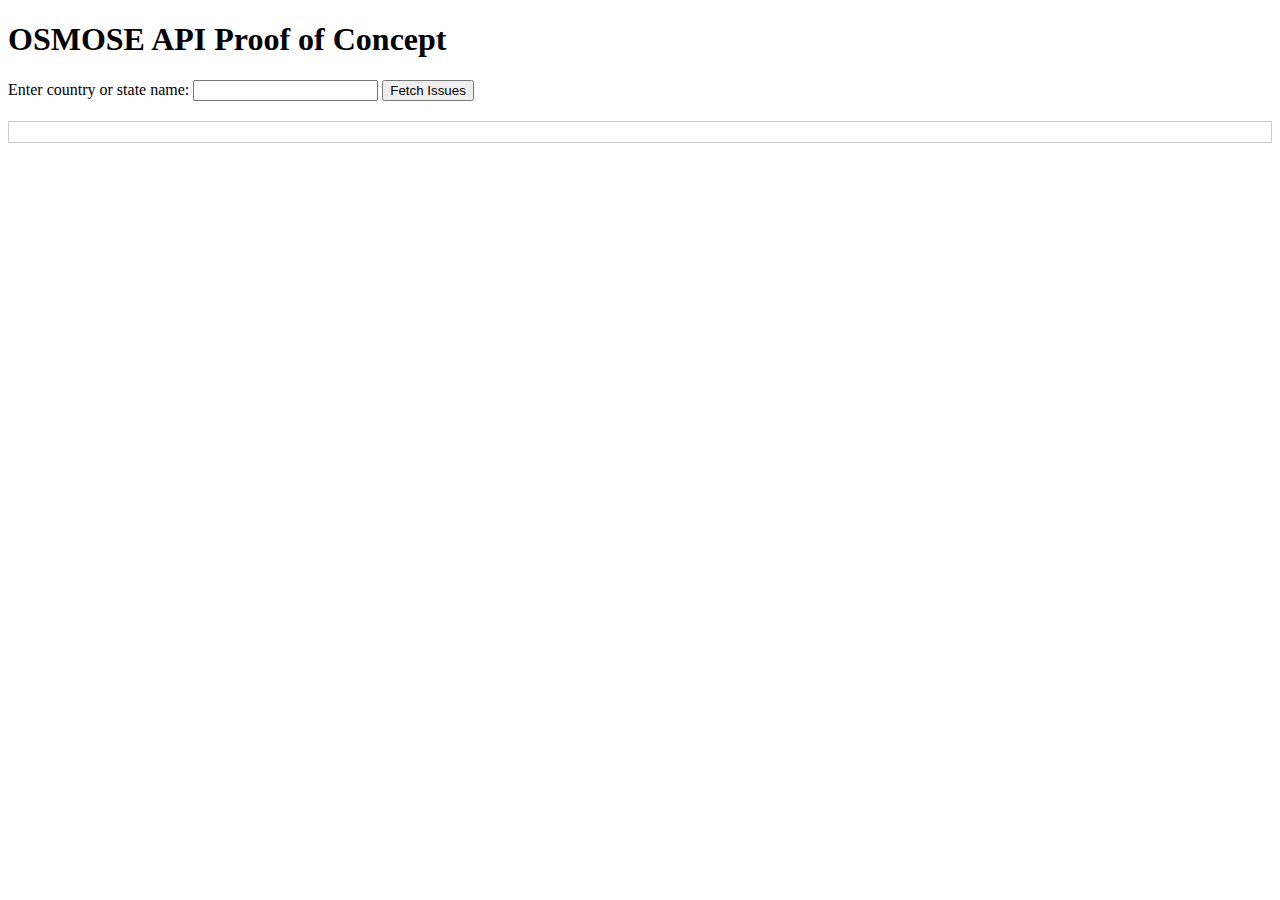
==== osmose_country_script.html @ 270eb41b "first commit" ====
<!DOCTYPE html>
<html>
  <head>
    <meta charset="UTF-8">
    <title>OSMOSE API Proof of Concept</title>
  </head>
  <body>
    <h1>OSMOSE API Proof of Concept</h1>
    <form id="osmoseForm">
      <label for="country">Enter country or state name:</label>
      <input type="text" id="country" name="country" required>
      <button type="submit">Fetch Issues</button>
    </form>
    <pre id="results" style="white-space: pre-wrap; border:1px solid #ccc; padding:10px; margin-top:20px;"></pre>
    
    <script>
      document.getElementById('osmoseForm').addEventListener('submit', function(e) {
        e.preventDefault();
        const country = document.getElementById('country').value.trim();
        if (!country) {
          alert('Please enter a country or state name.');
          return;
        }
        
        // Construct the API URL.
        const apiUrl = `https://osmose.openstreetmap.fr/api/0.3/issues.json?country=${encodeURIComponent(country)}&item=7040&class=2&limit=500`;
        
        // Make the API request using fetch.
        fetch(apiUrl)
          .then(response => {
            if (!response.ok) {
              throw new Error('Network response was not ok: ' + response.statusText);
            }
            return response.json();
          })
          .then(data => {
            // For this proof of concept, we simply display the raw JSON response.
            document.getElementById('results').textContent = JSON.stringify(data, null, 2);
          })
          .catch(error => {
            console.error('Fetch error:', error);
            document.getElementById('results').textContent = 'Error fetching data: ' + error;
          });
      });
    </script>
  </body>
</html>
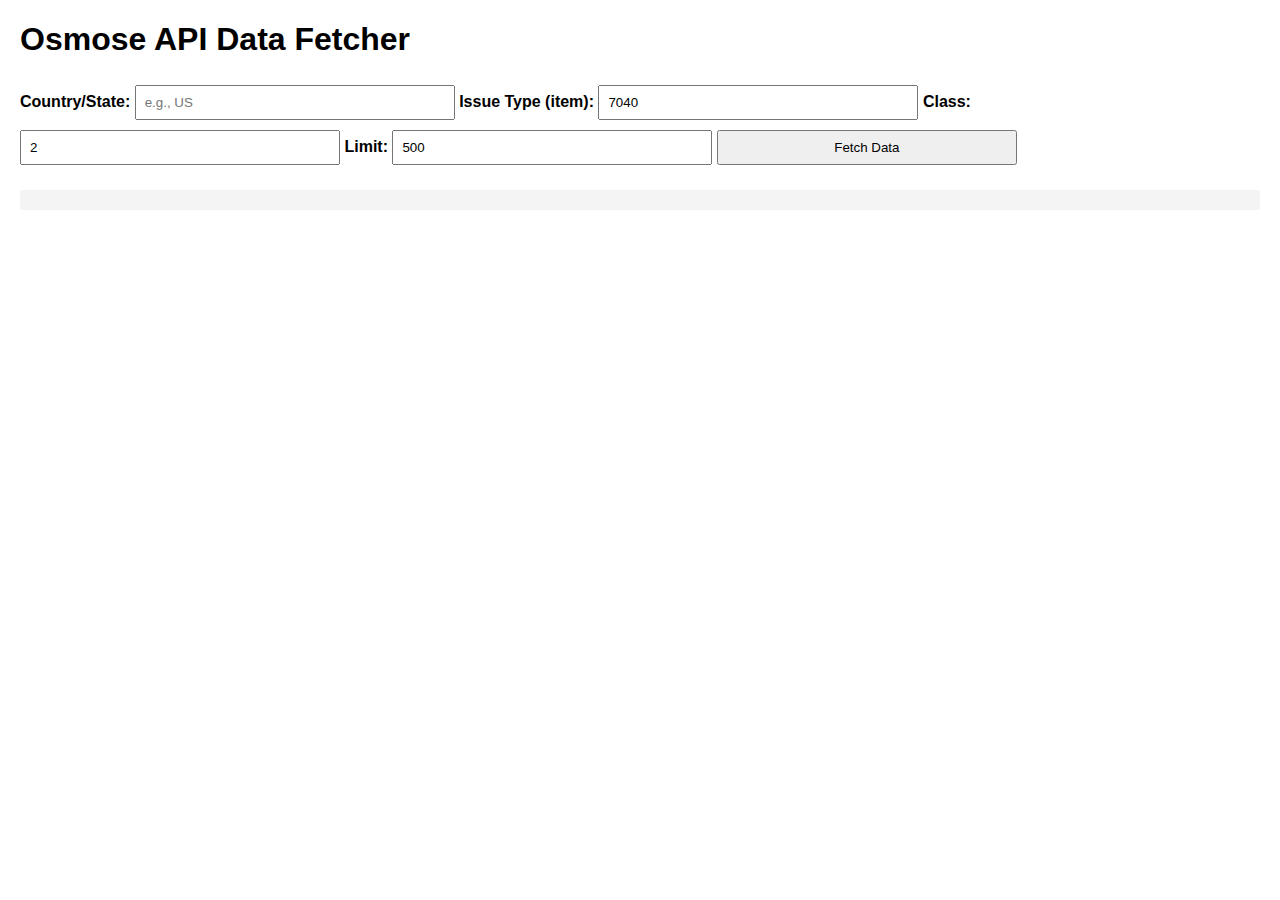
==== commit 2b45efaf: "beefed up front end" ====
--- a/osmose_country_script.html
+++ b/osmose_country_script.html
@@ -1,47 +1,124 @@
 <!DOCTYPE html>
-<html>
-  <head>
-    <meta charset="UTF-8">
-    <title>OSMOSE API Proof of Concept</title>
-  </head>
-  <body>
-    <h1>OSMOSE API Proof of Concept</h1>
-    <form id="osmoseForm">
-      <label for="country">Enter country or state name:</label>
-      <input type="text" id="country" name="country" required>
-      <button type="submit">Fetch Issues</button>
-    </form>
-    <pre id="results" style="white-space: pre-wrap; border:1px solid #ccc; padding:10px; margin-top:20px;"></pre>
+<html lang="en">
+<head>
+  <meta charset="UTF-8">
+  <title>Osmose API Data Fetcher</title>
+  <style>
+    body { font-family: Arial, sans-serif; margin: 20px; }
+    form { margin-bottom: 20px; }
+    input, button { padding: 8px; margin: 5px 0; width: 100%; max-width: 300px; }
+    label { font-weight: bold; }
+    .error { color: red; }
+    pre { background: #f4f4f4; padding: 10px; overflow: auto; }
+  </style>
+</head>
+<body>
+  <h1>Osmose API Data Fetcher</h1>
+  <form id="osmoseForm">
+    <label for="country">Country/State:</label>
+    <input type="text" id="country" name="country" required placeholder="e.g., US">
     
-    <script>
-      document.getElementById('osmoseForm').addEventListener('submit', function(e) {
-        e.preventDefault();
-        const country = document.getElementById('country').value.trim();
-        if (!country) {
-          alert('Please enter a country or state name.');
-          return;
-        }
-        
-        // Construct the API URL.
-        const apiUrl = `https://osmose.openstreetmap.fr/api/0.3/issues.json?country=${encodeURIComponent(country)}&item=7040&class=2&limit=500`;
-        
-        // Make the API request using fetch.
-        fetch(apiUrl)
-          .then(response => {
-            if (!response.ok) {
-              throw new Error('Network response was not ok: ' + response.statusText);
-            }
-            return response.json();
-          })
-          .then(data => {
-            // For this proof of concept, we simply display the raw JSON response.
-            document.getElementById('results').textContent = JSON.stringify(data, null, 2);
-          })
-          .catch(error => {
-            console.error('Fetch error:', error);
-            document.getElementById('results').textContent = 'Error fetching data: ' + error;
-          });
-      });
-    </script>
-  </body>
+    <label for="item">Issue Type (item):</label>
+    <input type="number" id="item" name="item" value="7040" required>
+    
+    <label for="class">Class:</label>
+    <input type="number" id="class" name="class" value="2" required>
+    
+    <label for="limit">Limit:</label>
+    <input type="number" id="limit" name="limit" value="500" required>
+    
+    <button type="submit">Fetch Data</button>
+  </form>
+  
+  <div id="message"></div>
+  <pre id="output"></pre>
+  <button id="downloadBtn" style="display:none;">Download GeoJSON</button>
+  
+  <script>
+    document.getElementById('osmoseForm').addEventListener('submit', function(e) {
+      e.preventDefault();
+      // Clear previous messages and output
+      document.getElementById('message').textContent = '';
+      document.getElementById('output').textContent = '';
+      document.getElementById('downloadBtn').style.display = 'none';
+      
+      // Retrieve form data
+      const country = document.getElementById('country').value.trim();
+      const item = document.getElementById('item').value;
+      const cls = document.getElementById('class').value;
+      const limit = document.getElementById('limit').value;
+      
+      if (!country || !item || !cls || !limit) {
+        document.getElementById('message').textContent = 'All fields are required.';
+        return;
+      }
+      
+      // Construct the API URL
+      const apiUrl = `https://osmose.openstreetmap.fr/api/0.3/issues.json?country=${encodeURIComponent(country)}&item=${encodeURIComponent(item)}&class=${encodeURIComponent(cls)}&limit=${encodeURIComponent(limit)}`;
+      
+      // Fetch data from the API
+      fetch(apiUrl)
+        .then(response => {
+          if (!response.ok) {
+            throw new Error('Network response was not ok: ' + response.statusText);
+          }
+          return response.json();
+        })
+        .then(data => {
+          // Process data similar to the Python script
+          const issues = [];
+          if (data && data.issues) {
+            data.issues.forEach(issue => {
+              const lat = issue.lat;
+              const lon = issue.lon;
+              if (lat !== undefined && lon !== undefined) {
+                issues.push({
+                  type: "Feature",
+                  properties: {
+                    id: issue.id,
+                    item: issue.item || "Unknown"
+                  },
+                  geometry: {
+                    type: "Point",
+                    coordinates: [lon, lat]
+                  }
+                });
+              }
+            });
+          }
+          
+          // Build the GeoJSON object
+          const geojson = {
+            type: "FeatureCollection",
+            features: issues
+          };
+          
+          // Display the JSON data in a pre-formatted block
+          document.getElementById('output').textContent = JSON.stringify(geojson, null, 2);
+          
+          // Provide a download option if there are any issues found
+          if (issues.length > 0) {
+            const blob = new Blob([JSON.stringify(geojson, null, 2)], {type: "application/json"});
+            const url = URL.createObjectURL(blob);
+            const downloadBtn = document.getElementById('downloadBtn');
+            downloadBtn.style.display = 'inline-block';
+            downloadBtn.onclick = function() {
+              const a = document.createElement('a');
+              a.href = url;
+              a.download = 'osmose_data.geojson';
+              document.body.appendChild(a);
+              a.click();
+              document.body.removeChild(a);
+            };
+          } else {
+            document.getElementById('message').textContent = 'No issues found for the given parameters.';
+          }
+        })
+        .catch(error => {
+          document.getElementById('message').textContent = 'Error: ' + error.message;
+          console.error('Fetch error:', error);
+        });
+    });
+  </script>
+</body>
 </html>
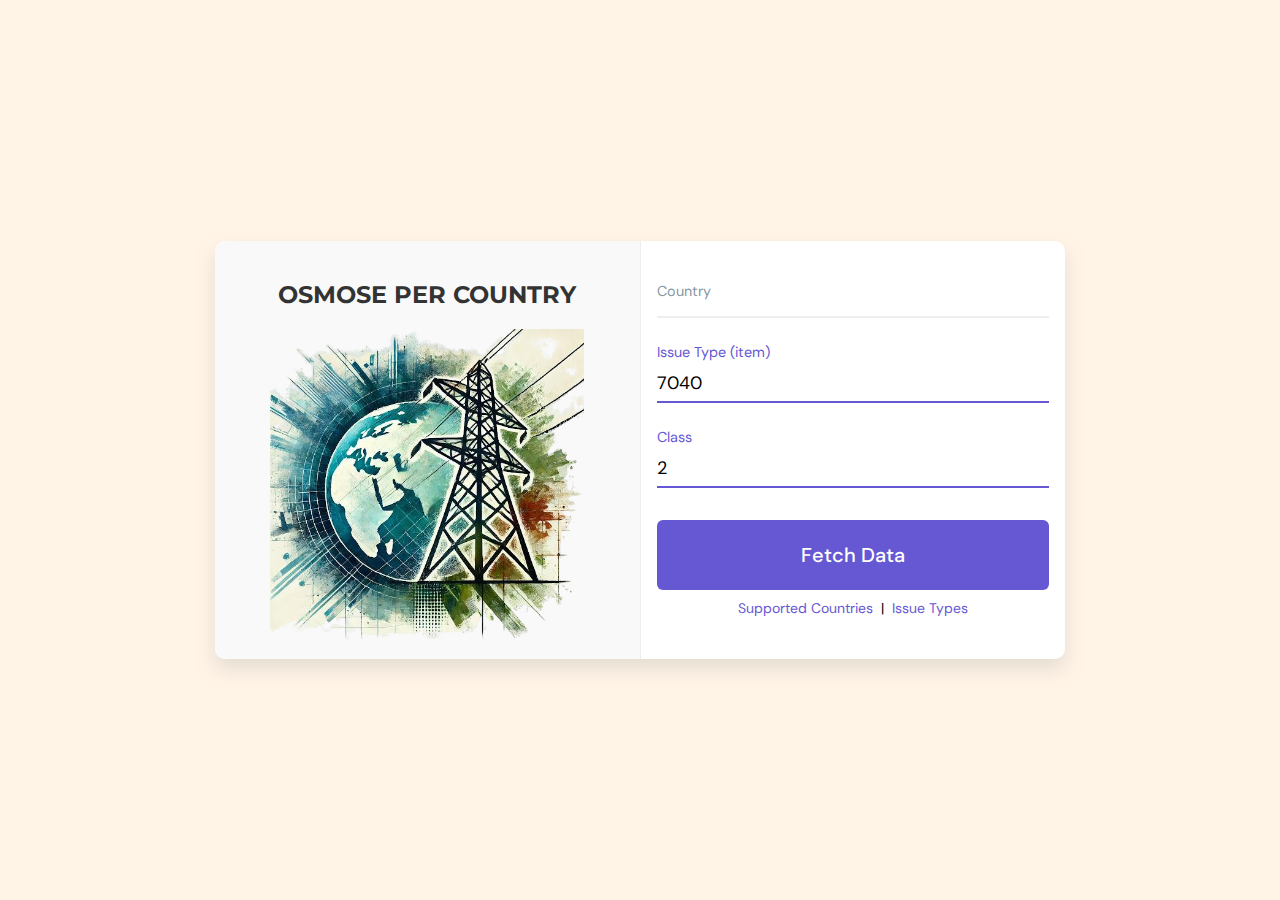
==== commit a32a4228: "fully working front end" ====
--- a/osmose_country_script.html
+++ b/osmose_country_script.html
@@ -3,60 +3,60 @@
 <head>
   <meta charset="UTF-8">
   <title>Osmose API Data Fetcher</title>
-  <style>
-    body { font-family: Arial, sans-serif; margin: 20px; }
-    form { margin-bottom: 20px; }
-    input, button { padding: 8px; margin: 5px 0; width: 100%; max-width: 300px; }
-    label { font-weight: bold; }
-    .error { color: red; }
-    pre { background: #f4f4f4; padding: 10px; overflow: auto; }
-  </style>
+  <link rel="stylesheet" href="styles.css">
 </head>
 <body>
-  <h1>Osmose API Data Fetcher</h1>
-  <form id="osmoseForm">
-    <label for="country">Country/State:</label>
-    <input type="text" id="country" name="country" required placeholder="e.g., US">
-    
-    <label for="item">Issue Type (item):</label>
-    <input type="number" id="item" name="item" value="7040" required>
-    
-    <label for="class">Class:</label>
-    <input type="number" id="class" name="class" value="2" required>
-    
-    <label for="limit">Limit:</label>
-    <input type="number" id="limit" name="limit" value="500" required>
-    
-    <button type="submit">Fetch Data</button>
-  </form>
-  
-  <div id="message"></div>
-  <pre id="output"></pre>
-  <button id="downloadBtn" style="display:none;">Download GeoJSON</button>
+  <div class="card">
+    <div class="card-split">
+      <div class="card-logo">
+        <h2 class="logo-title">OSMOSE PER COUNTRY</h2>
+        <img src="logo.png" alt="Logo">
+      </div>
+      <div class="card-form">
+        <form id="osmoseForm">
+          <div class="input">
+            <input type="text" id="country" name="country" class="input-field" placeholder=" " required>
+            <label for="country" class="input-label">Country</label>
+          </div>
+          <div class="input">
+            <input type="number" id="item" name="item" class="input-field" value="7040" placeholder=" " required>
+            <label for="item" class="input-label">Issue Type (item)</label>
+          </div>
+          <div class="input">
+            <input type="number" id="class" name="class" class="input-field" value="2" placeholder=" " required>
+            <label for="class" class="input-label">Class</label>
+          </div>
+          <div class="action">
+            <button type="submit" class="action-button">Fetch Data</button>
+          </div>
+        </form>
+        <div id="message"></div>
+        <div class="supported-links">
+          <a href="https://osmose.openstreetmap.fr/api/0.3/countries" target="_blank" rel="noopener noreferrer">Supported Countries</a>
+          &nbsp;|&nbsp;
+          <a href="https://wiki.openstreetmap.org/wiki/Osmose/issues" target="_blank" rel="noopener noreferrer">Issue Types</a>
+        </div>
+      </div>
+    </div>
+  </div>
   
   <script>
     document.getElementById('osmoseForm').addEventListener('submit', function(e) {
       e.preventDefault();
-      // Clear previous messages and output
       document.getElementById('message').textContent = '';
-      document.getElementById('output').textContent = '';
-      document.getElementById('downloadBtn').style.display = 'none';
       
-      // Retrieve form data
       const country = document.getElementById('country').value.trim();
       const item = document.getElementById('item').value;
       const cls = document.getElementById('class').value;
-      const limit = document.getElementById('limit').value;
       
-      if (!country || !item || !cls || !limit) {
+      if (!country || !item || !cls) {
         document.getElementById('message').textContent = 'All fields are required.';
         return;
       }
       
-      // Construct the API URL
-      const apiUrl = `https://osmose.openstreetmap.fr/api/0.3/issues.json?country=${encodeURIComponent(country)}&item=${encodeURIComponent(item)}&class=${encodeURIComponent(cls)}&limit=${encodeURIComponent(limit)}`;
       
-      // Fetch data from the API
+      const apiUrl = `https://osmose.openstreetmap.fr/api/0.3/issues.json?country=${encodeURIComponent(country)}&item=${encodeURIComponent(item)}&class=${encodeURIComponent(cls)}`;
+      
       fetch(apiUrl)
         .then(response => {
           if (!response.ok) {
@@ -65,7 +65,6 @@
           return response.json();
         })
         .then(data => {
-          // Process data similar to the Python script
           const issues = [];
           if (data && data.issues) {
             data.issues.forEach(issue => {
@@ -87,29 +86,22 @@
             });
           }
           
-          // Build the GeoJSON object
           const geojson = {
             type: "FeatureCollection",
             features: issues
           };
           
-          // Display the JSON data in a pre-formatted block
-          document.getElementById('output').textContent = JSON.stringify(geojson, null, 2);
-          
-          // Provide a download option if there are any issues found
           if (issues.length > 0) {
+            
             const blob = new Blob([JSON.stringify(geojson, null, 2)], {type: "application/json"});
             const url = URL.createObjectURL(blob);
-            const downloadBtn = document.getElementById('downloadBtn');
-            downloadBtn.style.display = 'inline-block';
-            downloadBtn.onclick = function() {
-              const a = document.createElement('a');
-              a.href = url;
-              a.download = 'osmose_data.geojson';
-              document.body.appendChild(a);
-              a.click();
-              document.body.removeChild(a);
-            };
+            const a = document.createElement('a');
+            a.href = url;
+            a.download = `${country}_osmose_issue.geojson`;
+            document.body.appendChild(a);
+            a.click();
+            document.body.removeChild(a);
+            URL.revokeObjectURL(url);
           } else {
             document.getElementById('message').textContent = 'No issues found for the given parameters.';
           }
--- a/styles.css
+++ b/styles.css
@@ -0,0 +1,152 @@
+@import url('https://fonts.googleapis.com/css2?family=DM+Sans:wght@400;500;700&display=swap');
+@import url('https://fonts.googleapis.com/css2?family=Montserrat:wght@400;500;700&display=swap');
+
+*, *:after, *:before {
+  box-sizing: border-box;
+}
+
+body {
+  font-family: "DM Sans", sans-serif;
+  line-height: 1.5;
+  margin: 0;
+  padding: 0;
+  background: #FFF4E6; 
+  display: flex;
+  align-items: center;
+  justify-content: center;
+  min-height: 100vh;
+  position: relative;
+}
+
+input {
+  -webkit-appearance: none;
+  appearance: none;
+  border-radius: 0;
+  font-family: inherit;
+}
+
+.card {
+  background-color: #FFF;
+  border-radius: 10px;
+  box-shadow: 0 10px 20px 0 rgba(153, 153, 153, 0.25);
+  overflow: hidden;
+  width: 100%;
+  max-width: 850px;
+}
+
+.card-split {
+  display: flex;
+  flex-direction: row;
+}
+
+.card-logo {
+  flex: 1;
+  display: flex;
+  flex-direction: column;
+  align-items: center;
+  justify-content: center;
+  border-right: 1px solid #eee;
+  padding: 1rem;
+  background-color: #f9f9f9;
+}
+
+.card-logo .logo-title {
+  font-family: 'Montserrat', sans-serif;
+  font-size: 1.5rem;
+  margin-bottom: 1rem;
+  text-align: center;
+  color: #333;
+}
+
+.card-logo img {
+  max-width: 80%;
+  height: auto;
+}
+
+.card-form {
+  flex: 1;
+  padding: 1rem;
+}
+
+.input {
+  position: relative;
+  padding-top: 1.5rem;
+  margin-bottom: 1.5rem;
+  display: flex;
+  flex-direction: column-reverse;
+}
+
+.input-label {
+  color: #8597a3;
+  position: absolute;
+  top: 1.5rem;
+  left: 0;
+  transition: 0.25s ease;
+  font-size: 0.9rem;
+}
+
+.input-field {
+  border: 0;
+  z-index: 1;
+  background-color: transparent;
+  border-bottom: 2px solid #eee;
+  font: inherit;
+  font-size: 1.125rem;
+  padding: 0.25rem 0;
+  width: 100%;
+}
+
+.input-field:focus,
+.input-field:valid {
+  outline: 0;
+  border-bottom-color: #6658d3;
+}
+
+.input-field:focus + .input-label,
+.input-field:valid + .input-label {
+  color: #6658d3;
+  transform: translateY(-1.5rem);
+}
+
+.action {
+  margin-top: 2rem;
+}
+
+.action-button {
+  font: inherit;
+  font-size: 1.25rem;
+  padding: 1em;
+  width: 100%;
+  font-weight: 500;
+  background-color: #6658d3;
+  border-radius: 6px;
+  color: #FFF;
+  border: 0;
+  cursor: pointer;
+}
+
+.action-button:focus {
+  outline: 0;
+}
+
+#message {
+  text-align: center;
+  font-size: 0.875rem;
+  color: #8597a3;
+  margin-top: 0.5rem;
+}
+
+.supported-links {
+  text-align: center;
+  font-size: 0.875rem;
+  margin-top: 0.5rem;
+}
+
+.supported-links a {
+  color: #6658d3;
+  text-decoration: none;
+}
+
+.supported-links a:hover {
+  text-decoration: underline;
+}
